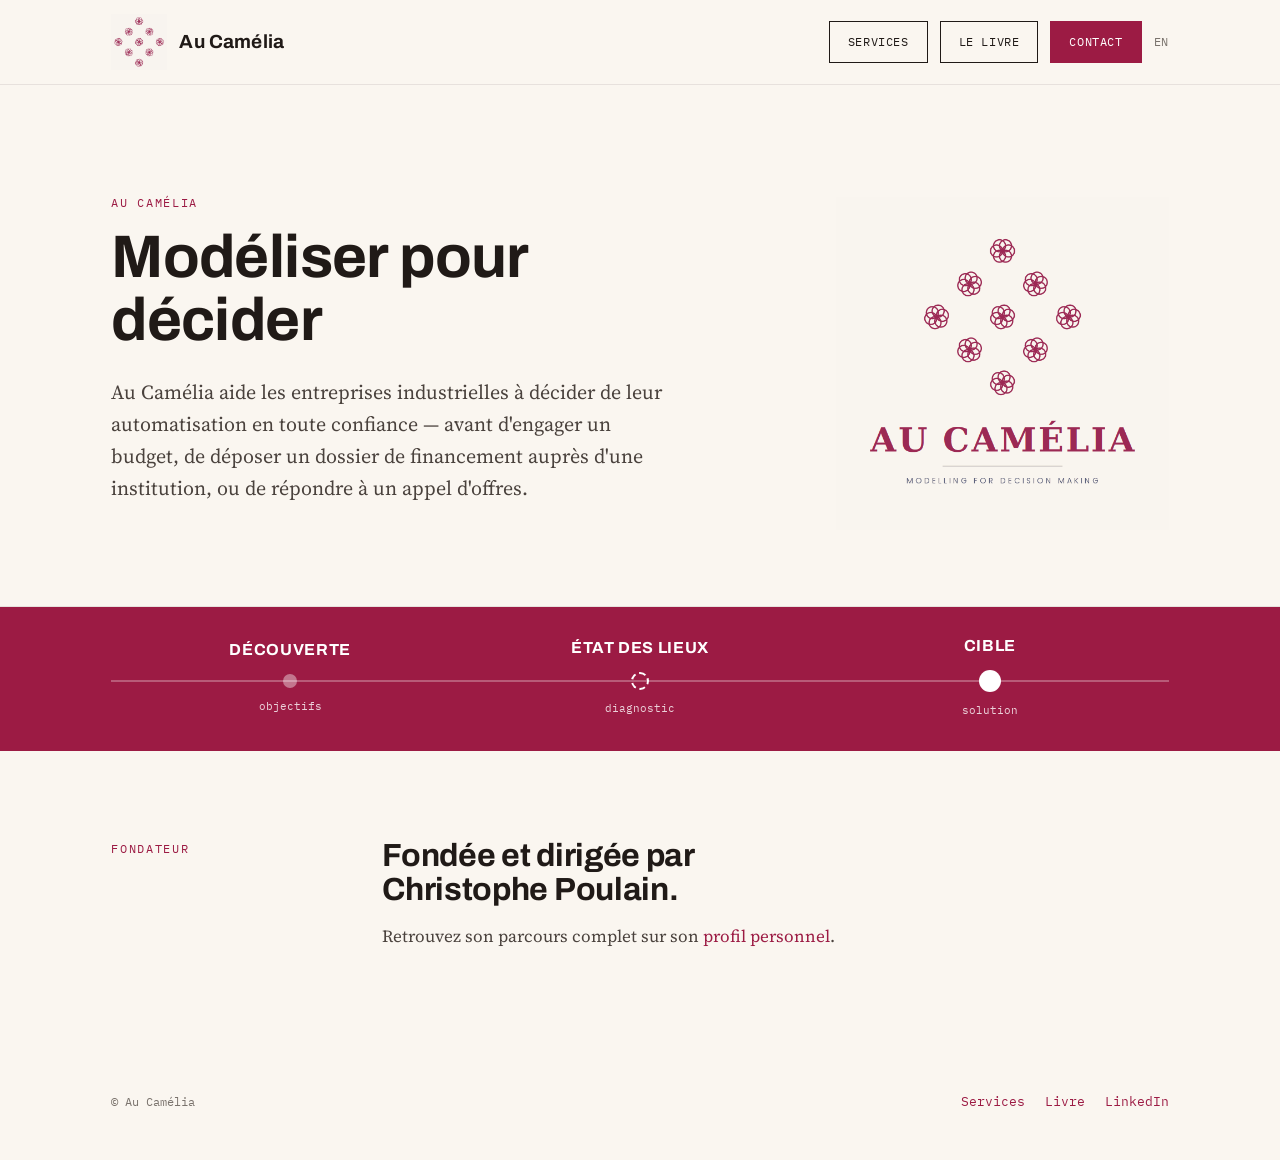
==== fr/index.html @ 4f183b46 "Add French translation with a language toggle Adds a full French translation of the four pages under" ====
<!doctype html>
<html lang="fr">
<head>
<meta charset="utf-8">
<meta name="viewport" content="width=device-width, initial-scale=1">
<title>Au Camélia — Modéliser pour décider</title>
<meta name="description" content="Au Camélia modélise les décisions d'automatisation industrielle — robotique, IA, ou réorganisation — avant d'engager un budget ou de déposer un dossier de financement.">
<link rel="canonical" href="https://clgp44.github.io/auCamelia/fr/">
<link rel="alternate" hreflang="en" href="https://clgp44.github.io/auCamelia/">
<link rel="alternate" hreflang="fr" href="https://clgp44.github.io/auCamelia/fr/">
<link rel="alternate" hreflang="x-default" href="https://clgp44.github.io/auCamelia/">
<meta property="og:type" content="website">
<meta property="og:site_name" content="Au Camélia">
<meta property="og:title" content="Au Camélia — Modéliser pour décider">
<meta property="og:description" content="Au Camélia modélise les décisions d'automatisation industrielle — robotique, IA, ou réorganisation — avant d'engager un budget ou de déposer un dossier de financement.">
<meta property="og:url" content="https://clgp44.github.io/auCamelia/fr/">
<meta property="og:image" content="https://clgp44.github.io/auCamelia/assets/logo-full.png">
<meta name="twitter:card" content="summary_large_image">
<meta name="twitter:title" content="Au Camélia — Modéliser pour décider">
<meta name="twitter:description" content="Au Camélia modélise les décisions d'automatisation industrielle — robotique, IA, ou réorganisation — avant d'engager un budget ou de déposer un dossier de financement.">
<meta name="twitter:image" content="https://clgp44.github.io/auCamelia/assets/logo-full.png">
<script type="application/ld+json">
{
  "@context": "https://schema.org",
  "@type": "ProfessionalService",
  "name": "Au Camélia",
  "url": "https://clgp44.github.io/auCamelia/fr/",
  "description": "Au Camélia modélise les décisions d'automatisation industrielle — robotique, IA, ou réorganisation — avant d'engager un budget ou de déposer un dossier de financement.",
  "image": "https://clgp44.github.io/auCamelia/assets/logo-full.png",
  "email": "mailto:clgpoulain@gmail.com",
  "areaServed": "FR",
  "founder": {
    "@type": "Person",
    "name": "Christophe Poulain",
    "sameAs": "https://www.linkedin.com/in/christophe-poulain-34b952157/"
  },
  "sameAs": [
    "https://www.linkedin.com/in/christophe-poulain-34b952157/"
  ]
}
</script>
<link rel="preconnect" href="https://fonts.googleapis.com">
<link rel="preconnect" href="https://fonts.gstatic.com" crossorigin>
<link href="https://fonts.googleapis.com/css2?family=Archivo:wght@500;700;800&family=Source+Serif+4:opsz,wght@8..60,400;8..60,600&family=IBM+Plex+Mono:wght@400;500&display=swap" rel="stylesheet">
<link rel="stylesheet" href="../assets/style.css">
</head>
<body>

<nav class="site-nav">
  <div class="wrap">
    <a href="index.html" class="brand"><img src="../assets/logo-mark.png" alt="Au Camélia" class="logo-mark"><span>Au Camélia</span></a>
    <div class="nav-cta">
      <a href="services.html" class="btn">Services</a>
      <a href="book.html" class="btn">Le livre</a>
      <a href="contact.html" class="btn primary">Contact</a>
      <a href="../index.html" class="lang-toggle">EN</a>
    </div>
  </div>
</nav>

<header class="hero">
  <div class="wrap hero-grid">
    <div>
      <span class="eyebrow">Au Camélia</span>
      <h1>Modéliser pour décider</h1>
      <p class="lede">Au Camélia aide les entreprises industrielles à décider de leur automatisation en toute confiance — avant d'engager un budget, de déposer un dossier de financement auprès d'une institution, ou de répondre à un appel d'offres.</p>
    </div>
    <img src="../assets/logo-full.png" alt="Au Camélia — Modéliser pour décider" class="hero-logo">
  </div>
</header>

<section class="timeline-band">
  <div class="wrap">
    <div class="timeline-track">
      <div class="fill"></div>
      <div class="stage">
        <div class="dot"></div>
        <div class="name">Découverte</div>
        <div class="desc">objectifs</div>
      </div>
      <div class="stage dashed">
        <div class="dot"></div>
        <div class="name">État des lieux</div>
        <div class="desc">diagnostic</div>
      </div>
      <div class="stage solid">
        <div class="dot"></div>
        <div class="name">Cible</div>
        <div class="desc">solution</div>
      </div>
    </div>
  </div>
</section>
<section class="block">
  <div class="wrap grid-label">
    <span class="eyebrow">Fondateur</span>
    <div>
      <h2>Fondée et dirigée par Christophe Poulain.</h2>
      <p class="kicker-text">Retrouvez son parcours complet sur son <a href="https://www.linkedin.com/in/christophe-poulain-34b952157/">profil personnel</a>.</p>
    </div>
  </div>
</section>

<footer>
  <div class="wrap">
    <div class="fine">© Au Camélia</div>
    <div class="links">
      <a href="services.html">Services</a>
      <a href="book.html">Livre</a>
      <a href="https://www.linkedin.com/in/christophe-poulain-34b952157/">LinkedIn</a>
    </div>
  </div>
</footer>

<script src="../assets/main.js"></script>
</body>
</html>
---- assets/style.css ----
/* ===== Au Camélia — design tokens =====
   Colour: camellia rose as the single accent, warm ink/graphite neutrals, clean white paper.
   Type: Archivo (display, technical grotesk) / Source Serif 4 (body) / IBM Plex Mono (data, labels).
   Layout: spec-sheet — hairline rules, left "eyebrow" label column, generous whitespace.
*/

:root {
  --camellia: #9C1B44;
  --camellia-dark: #6E1330;
  --camellia-tint: #F6E9ED;
  --ink: #201A17;
  --ink-soft: #4A423D;
  --graphite: #7A736D;
  --paper: #FAF6F0;
  --rule: #E7E1DD;

  --display: 'Archivo', 'Helvetica Neue', Arial, sans-serif;
  --body: 'Source Serif 4', Georgia, serif;
  --mono: 'IBM Plex Mono', 'Courier New', monospace;

  --maxw: 1160px;
  --pad: clamp(20px, 4vw, 64px);
}

* { box-sizing: border-box; }
html { scroll-behavior: smooth; }

body {
  margin: 0;
  background: var(--paper);
  color: var(--ink);
  font-family: var(--body);
  font-size: 17px;
  line-height: 1.6;
  -webkit-font-smoothing: antialiased;
}

@media (prefers-reduced-motion: reduce) {
  html { scroll-behavior: auto; }
  * { animation-duration: 0.001ms !important; animation-iteration-count: 1 !important; transition-duration: 0.001ms !important; }
}

a { color: var(--camellia); text-decoration: none; }
a:hover { text-decoration: underline; }
a:focus-visible, button:focus-visible { outline: 2px solid var(--camellia); outline-offset: 3px; }

h1, h2, h3 {
  font-family: var(--display);
  color: var(--ink);
  margin: 0 0 0.4em;
  line-height: 1.05;
  letter-spacing: -0.01em;
}

.eyebrow {
  font-family: var(--mono);
  font-size: 12px;
  letter-spacing: 0.14em;
  text-transform: uppercase;
  color: var(--camellia);
  margin: 0 0 14px;
  display: block;
}

.wrap {
  max-width: var(--maxw);
  margin: 0 auto;
  padding: 0 var(--pad);
}

/* ---------- nav ---------- */
.site-nav {
  position: sticky;
  top: 0;
  z-index: 20;
  background: rgba(250,246,240,0.92);
  backdrop-filter: blur(6px);
  border-bottom: 1px solid var(--rule);
}
.site-nav .wrap {
  display: flex;
  align-items: center;
  justify-content: space-between;
  padding-top: 14px;
  padding-bottom: 14px;
  gap: 20px;
  flex-wrap: wrap;
}
.nav-cta { display: flex; align-items: center; gap: 12px; flex-wrap: wrap; }
.nav-cta .btn { padding: 10px 18px; font-size: 12px; }
.nav-cta .btn.current { background: var(--ink); color: var(--paper); border-color: var(--ink); }
.lang-toggle { font-family: var(--mono); font-size: 12px; letter-spacing: 0.05em; color: var(--graphite); }
.lang-toggle:hover { color: var(--camellia); }
.brand { display: flex; align-items: center; gap: 12px; color: var(--ink); }
.brand:hover { text-decoration: none; }
.brand .logo-mark { height: 56px; width: auto; display: block; }
.brand span { font-family: var(--display); font-weight: 700; font-size: 19px; letter-spacing: 0.01em; }
@media (max-width: 640px) {
  .site-nav .wrap { flex-wrap: nowrap; gap: 10px; }
  .brand .logo-mark { height: 36px; }
  .brand span { display: none; }
  .nav-cta { flex-wrap: nowrap; gap: 6px; }
  .nav-cta .btn { padding: 7px 9px; font-size: 10px; letter-spacing: 0.02em; white-space: nowrap; }
}

/* ---------- hero ---------- */
.hero {
  padding: clamp(56px, 9vw, 108px) 0 clamp(40px, 6vw, 72px);
  border-bottom: 1px solid var(--rule);
}
.hero-grid { display: flex; align-items: center; justify-content: space-between; gap: 40px; }
.hero-grid > div:first-child { flex: 1; min-width: 0; }
.hero-logo { width: clamp(220px, 26vw, 340px); height: auto; flex-shrink: 0; }
@media (max-width: 860px) {
  .hero-grid { flex-direction: column-reverse; }
  .hero-logo { width: 160px; }
}
.hero h1 {
  font-size: clamp(34px, 5.2vw, 60px);
  max-width: 15ch;
}
.hero .lede {
  font-family: var(--body);
  font-size: clamp(17px, 1.6vw, 20px);
  color: var(--ink-soft);
  max-width: 56ch;
  margin: 18px 0 30px;
}
.cta-row { display: flex; gap: 16px; flex-wrap: wrap; }
.btn {
  font-family: var(--mono);
  font-size: 13px;
  letter-spacing: 0.05em;
  text-transform: uppercase;
  padding: 13px 22px;
  border: 1px solid var(--ink);
  color: var(--ink);
  display: inline-block;
}
.btn:hover { background: var(--ink); color: var(--paper); text-decoration: none; }
.btn.primary { background: var(--camellia); border-color: var(--camellia); color: #fff; }
.btn.primary:hover { background: var(--camellia-dark); border-color: var(--camellia-dark); color: #fff; }

/* ---------- section shell ---------- */
section.block { padding: clamp(48px, 7vw, 88px) 0; border-bottom: 1px solid var(--rule); }
section.block:last-of-type { border-bottom: none; }
.grid-label {
  display: grid;
  grid-template-columns: minmax(140px, 220px) 1fr;
  gap: clamp(24px, 4vw, 56px);
}
@media (max-width: 720px) {
  .grid-label { grid-template-columns: 1fr; gap: 16px; }
}
.grid-label h2 { font-size: clamp(24px, 3vw, 32px); max-width: 20ch; }

/* ---------- timeline (signature element) ---------- */
.timeline-band {
  background: var(--camellia);
  color: #fff;
  padding: clamp(22px, 3vw, 34px) 0;
}
.timeline-mark { font-family: var(--display); font-weight: 700; font-size: 15px; letter-spacing: 0.06em; opacity: 0.9; }
.timeline-track {
  position: relative;
  margin: 30px 0 26px;
  height: 20px;
  display: flex;
  justify-content: space-between;
  align-items: center;
  padding: 0 4px;
}
.timeline-track::before {
  content: "";
  position: absolute;
  left: 0; right: 0; top: 50%;
  height: 2px;
  background: rgba(255,255,255,0.28);
  transform: translateY(-50%);
  z-index: 0;
}
.timeline-track .fill {
  position: absolute;
  left: 0; top: 50%;
  height: 2px;
  background: #fff;
  transform: translateY(-50%) scaleX(0);
  transform-origin: left;
  z-index: 1;
  transition: transform 1.1s cubic-bezier(.2,.7,.2,1);
}
.timeline-track.in-view .fill { transform: translateY(-50%) scaleX(1); }
.stage {
  position: relative;
  z-index: 2;
  flex: 1;
  display: flex;
  justify-content: center;
}
.stage .dot { position: relative; width: 14px; height: 14px; border-radius: 50%; background: rgba(255,255,255,0.4); }
.stage.dashed .dot { width: 18px; height: 18px; border: 2px dashed #fff; background: none; }
.stage.solid .dot { width: 22px; height: 22px; background: #fff; }
.stage .name {
  position: absolute;
  bottom: calc(100% + 12px);
  left: 50%;
  transform: translateX(-50%);
  white-space: nowrap;
  font-family: var(--display);
  font-weight: 700;
  font-size: clamp(13px, 1.4vw, 16px);
  letter-spacing: 0.04em;
  text-transform: uppercase;
}
.stage .desc {
  position: absolute;
  top: calc(100% + 10px);
  left: 50%;
  transform: translateX(-50%);
  white-space: nowrap;
  font-family: var(--mono);
  font-size: 11px;
  opacity: 0.8;
}

/* ---------- pillars / cards ---------- */
.cards { display: grid; grid-template-columns: repeat(3, 1fr); gap: 1px; background: var(--rule); border: 1px solid var(--rule); margin-top: 20px; }
.cards.four { grid-template-columns: repeat(4, 1fr); }
@media (max-width: 800px) { .cards { grid-template-columns: 1fr; } .cards.four { grid-template-columns: 1fr 1fr; } }
@media (max-width: 520px) { .cards.four { grid-template-columns: 1fr; } }
.card { background: var(--paper); padding: 28px; }
.card .tag { font-family: var(--mono); font-size: 11px; color: var(--camellia); letter-spacing: 0.08em; text-transform: uppercase; display: block; margin-bottom: 10px; }
.card h3 { font-size: 19px; margin-bottom: 10px; }
.card p { font-size: 15px; color: var(--ink-soft); margin: 0; }

/* ---------- footer ---------- */
footer { padding: 36px 0 48px; }
footer .wrap { display: flex; justify-content: space-between; align-items: center; flex-wrap: wrap; gap: 12px; }
footer .links { display: flex; gap: 20px; font-family: var(--mono); font-size: 13px; }
footer .fine { font-family: var(--mono); font-size: 12px; color: var(--graphite); }

/* ---------- media frame (actual demo media) ---------- */
.media-frame { border: 1px solid var(--rule); margin-top: 18px; line-height: 0; }
.media-frame img { display: block; width: 100%; height: auto; }

/* ---------- placeholder media block ---------- */
.media-placeholder {
  border: 1px dashed var(--rule);
  background: var(--camellia-tint);
  padding: 48px 24px;
  text-align: center;
  font-family: var(--mono);
  font-size: 13px;
  color: var(--ink-soft);
  margin-top: 18px;
}

.kicker-text { color: var(--ink-soft); max-width: 62ch; }
.kicker-text + .kicker-text { margin-top: 1em; }

.method-list { margin-top: 20px; }
.method-list .step { display: grid; grid-template-columns: 120px 1fr; gap: 20px; padding: 16px 0; border-top: 1px solid var(--rule); }
.method-list .step:last-child { border-bottom: 1px solid var(--rule); }
.method-list .step .tag { font-family: var(--mono); font-size: 12px; color: var(--camellia); letter-spacing: 0.06em; }
.method-list .step h4 { font-family: var(--display); font-size: 16px; margin: 0 0 4px; }
.method-list .step p { margin: 0; color: var(--ink-soft); font-size: 14.5px; }
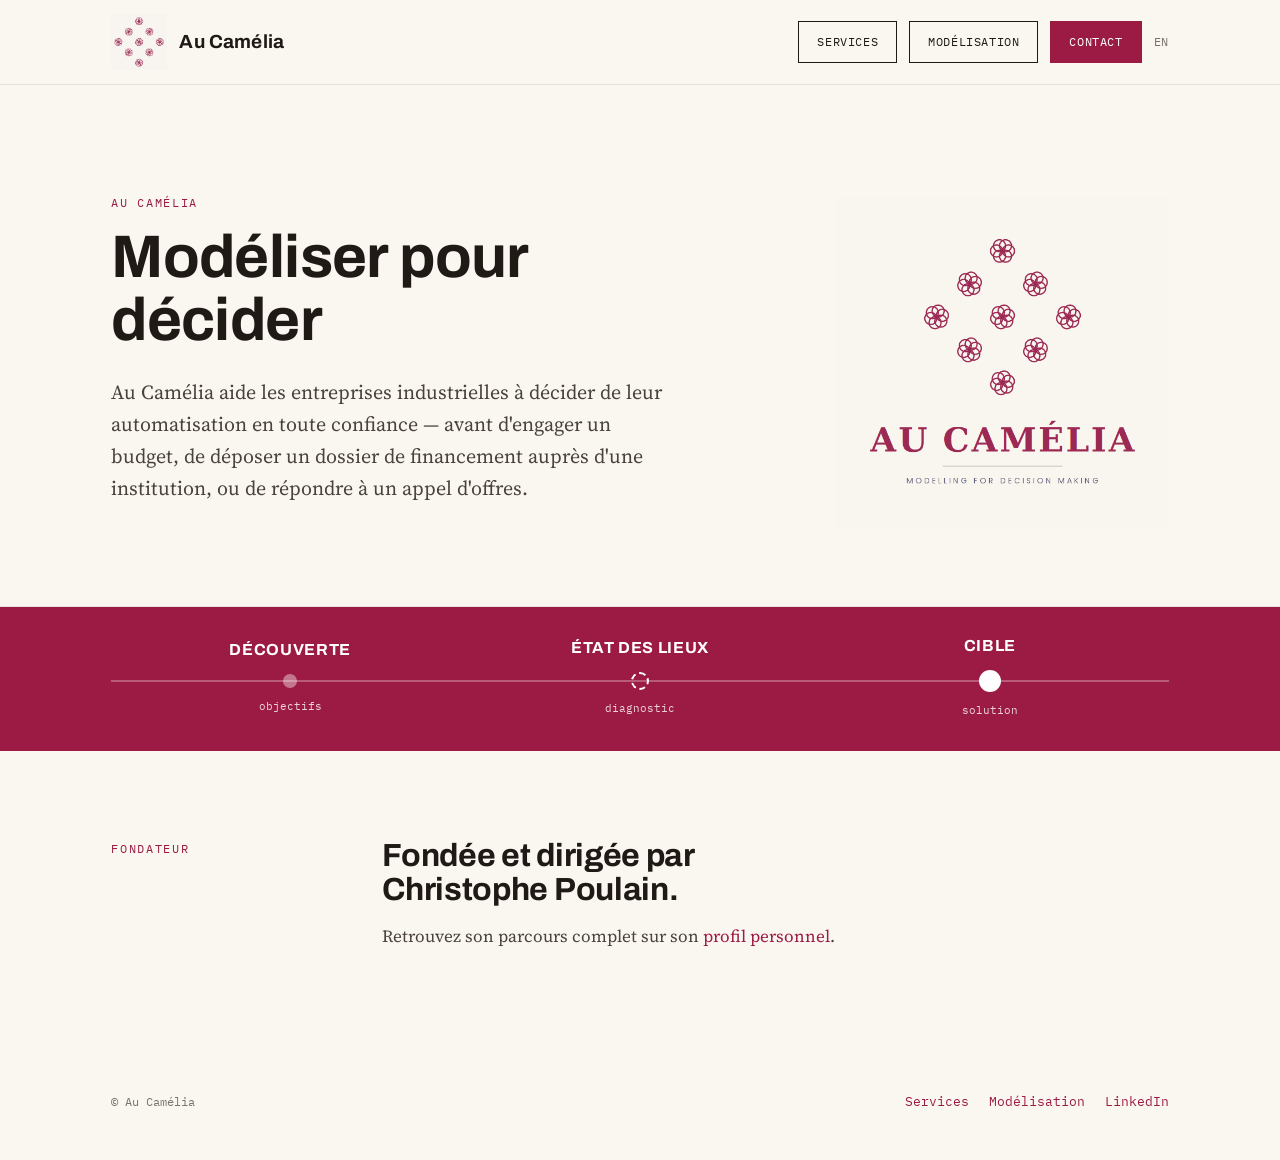
==== commit 0104700b: "Rename "The Book"/"Le livre" section to "Modelling"/"Modélisation" Ties the section directly to the " ====
--- a/fr/index.html
+++ b/fr/index.html
@@ -51,7 +51,7 @@
     <a href="index.html" class="brand"><img src="../assets/logo-mark.png" alt="Au Camélia" class="logo-mark"><span>Au Camélia</span></a>
     <div class="nav-cta">
       <a href="services.html" class="btn">Services</a>
-      <a href="book.html" class="btn">Le livre</a>
+      <a href="book.html" class="btn">Modélisation</a>
       <a href="contact.html" class="btn primary">Contact</a>
       <a href="../index.html" class="lang-toggle">EN</a>
     </div>
@@ -106,7 +106,7 @@
     <div class="fine">© Au Camélia</div>
     <div class="links">
       <a href="services.html">Services</a>
-      <a href="book.html">Livre</a>
+      <a href="book.html">Modélisation</a>
       <a href="https://www.linkedin.com/in/christophe-poulain-34b952157/">LinkedIn</a>
     </div>
   </div>
